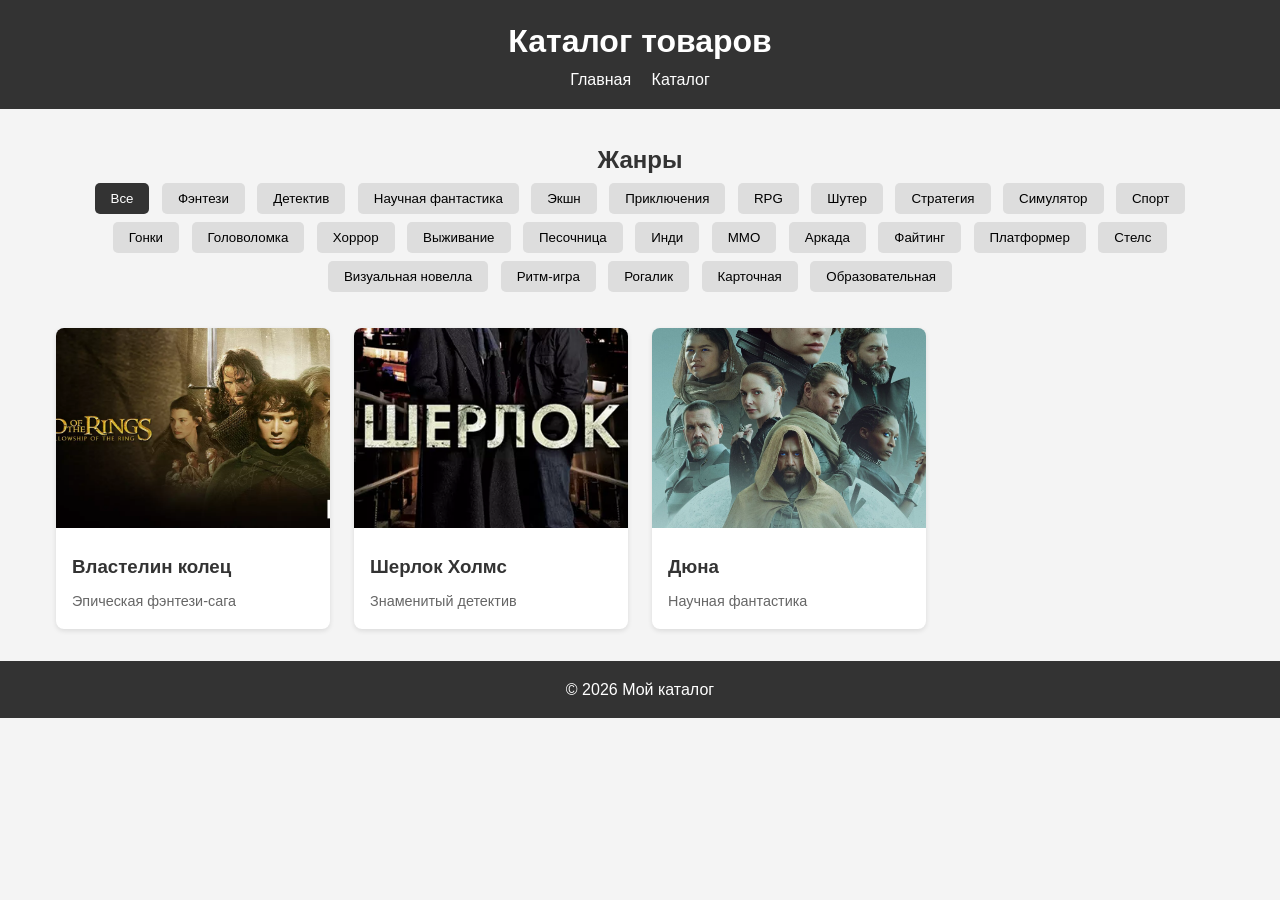
==== catalog.html @ 7af5387d "Первый коммит:Платформа для базового католога" ====
<!DOCTYPE html>
<html lang="ru">
<head>
    <meta charset="UTF-8">
    <meta name="viewport" content="width=device-width, initial-scale=1.0">
    <title>Мой каталог</title>
    <link rel="stylesheet" href="style.css">
</head>
<body>
    <header>
        <h1>Каталог товаров</h1>
        <nav>
            <a href="index.html">Главная</a>
            <a href="catalog.html">Каталог</a>
        </nav>
    </header>

    <main>
        <section class="genres">
            <h2>Жанры</h2>
            <div class="genre-buttons">
                <button data-genre="all" class="active">Все</button>
                <button data-genre="fantasy">Фэнтези</button>
                <button data-genre="detective">Детектив</button>
                <button data-genre="sci-fi">Научная фантастика</button>
                <button data-genre="action">Экшн</button>
                <button data-genre="adventure">Приключения</button>
                <button data-genre="rpg">RPG</button>
                <button data-genre="shooter">Шутер</button>
                <button data-genre="strategy">Стратегия</button>
                <button data-genre="simulator">Симулятор</button>
                <button data-genre="sport">Спорт</button>
                <button data-genre="racing">Гонки</button>
                <button data-genre="puzzle">Головоломка</button>
                <button data-genre="horror">Хоррор</button>
                <button data-genre="survival">Выживание</button>
                <button data-genre="sandbox">Песочница</button>
                <button data-genre="indie">Инди</button>
                <button data-genre="mmo">MMO</button>
                <button data-genre="arcade">Аркада</button>
                <button data-genre="fighting">Файтинг</button>
                <button data-genre="platformer">Платформер</button>
                <button data-genre="stealth">Стелс</button>
                <button data-genre="visual-novel">Визуальная новелла</button>
                <button data-genre="rhythm">Ритм-игра</button>
                <button data-genre="roguelike">Рогалик</button>
                <button data-genre="card">Карточная</button>
                <button data-genre="educational">Образовательная</button>
            </div>
        </section>

        <section class="catalog" id="catalog">
            <!-- Здесь будут карточки товаров, которые мы добавим позже -->
        </section>
    </main>

    <footer>
        <p>© 2026 Мой каталог</p>
    </footer>

    <script src="js/catalog.js"></script>
</body>
</html>
---- style.css ----
* {
    margin: 0;
    padding: 0;
    box-sizing: border-box;
}

body {
    font-family: Arial, sans-serif;
    line-height: 1.6;
    background-color: #f4f4f4;
    color: #333;
}

header {
    background: #333;
    color: #fff;
    padding: 1rem;
    text-align: center;
}

nav a {
    color: #fff;
    margin: 0 0.5rem;
    text-decoration: none;
}

nav a:hover {
    text-decoration: underline;
}

main {
    max-width: 1200px;
    margin: 2rem auto;
    padding: 0 1rem;
}

.genres {
    margin-bottom: 2rem;
    text-align: center;
}

.genre-buttons button {
    background: #ddd;
    border: none;
    padding: 0.5rem 1rem;
    margin: 0.25rem;
    cursor: pointer;
    border-radius: 5px;
    transition: background 0.3s;
}

.genre-buttons button.active {
    background: #333;
    color: #fff;
}

.catalog {
    display: grid;
    grid-template-columns: repeat(auto-fill, minmax(250px, 1fr));
    gap: 1.5rem;
}

.card {
    background: #fff;
    border-radius: 8px;
    overflow: hidden;
    box-shadow: 0 2px 5px rgba(0,0,0,0.1);
    transition: transform 0.2s;
}

.card:hover {
    transform: translateY(-5px);
}

.card img {
    width: 100%;
    height: 200px;
    object-fit: cover;
}

.card-content {
    padding: 1rem;
}

.card h3 {
    margin-bottom: 0.5rem;
}

.card p {
    font-size: 0.9rem;
    color: #666;
}

footer {
    background: #333;
    color: #fff;
    text-align: center;
    padding: 1rem;
    margin-top: 2rem;
}
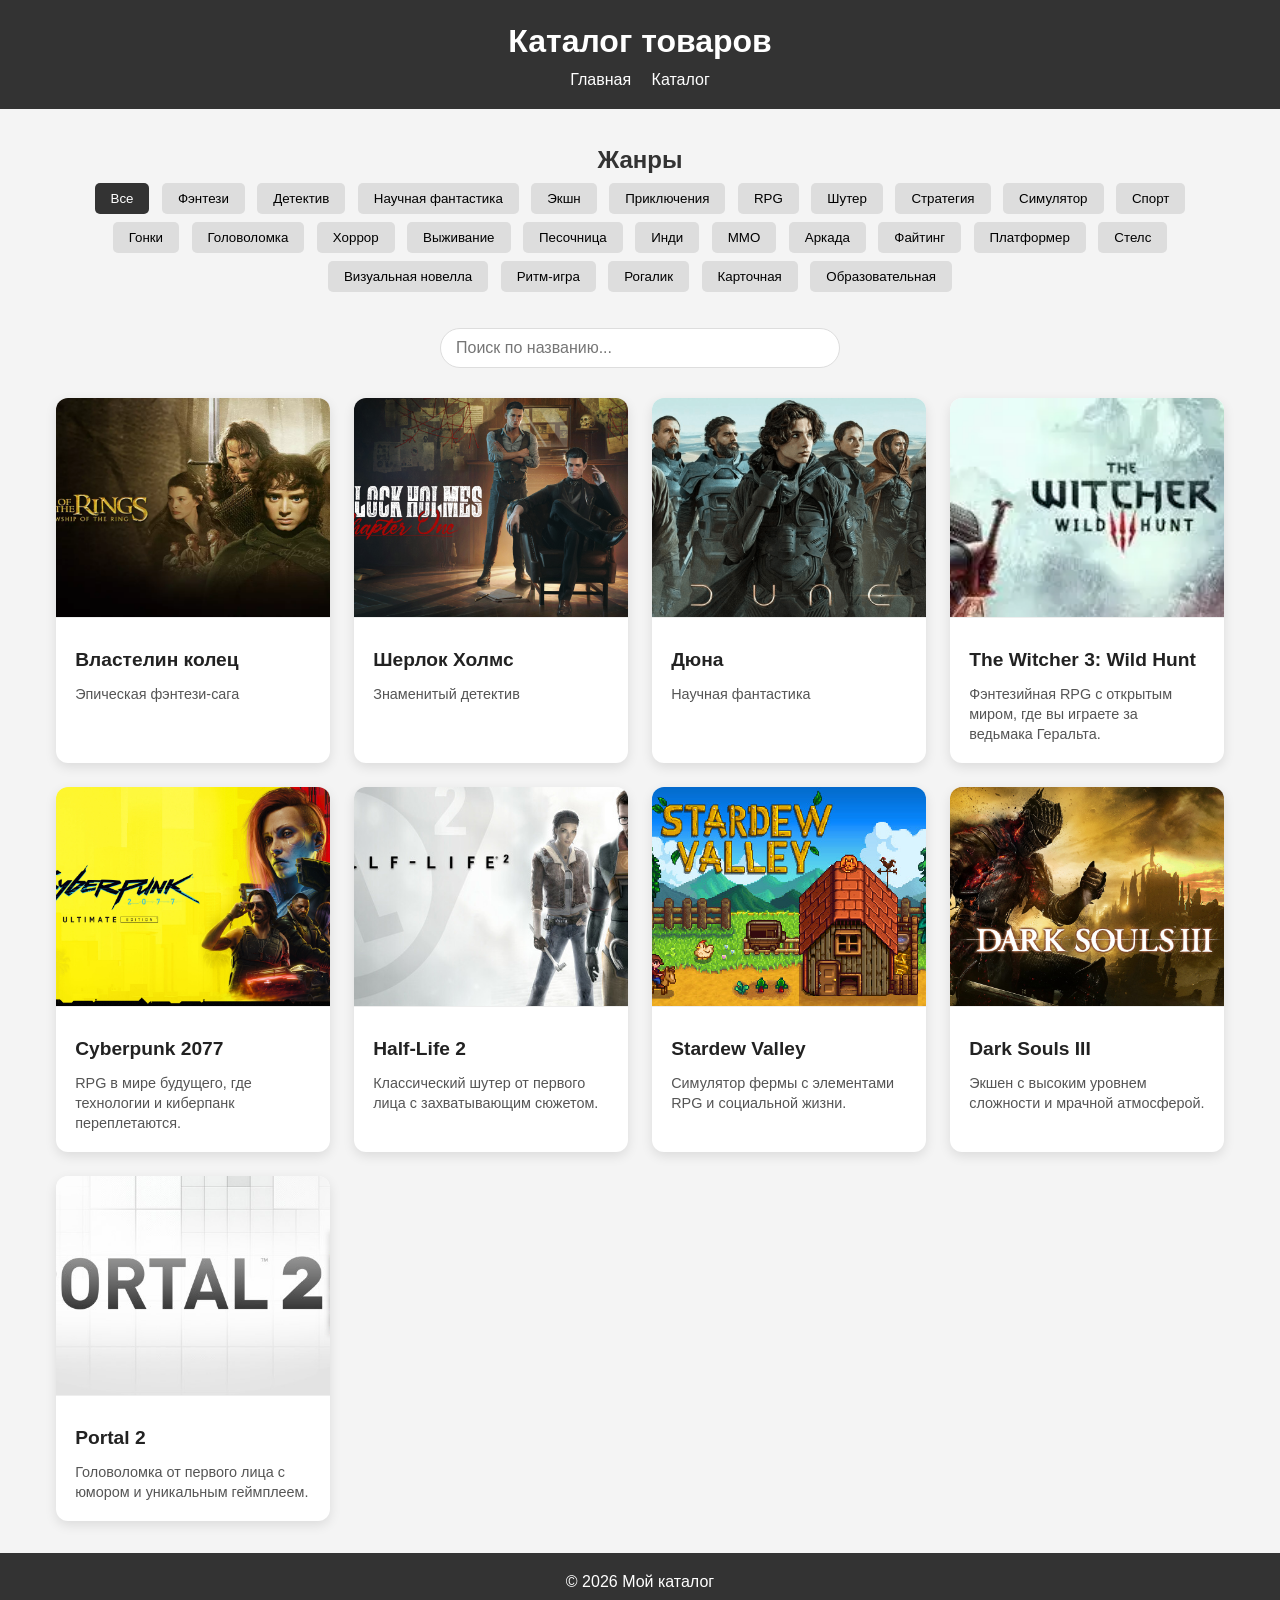
==== commit ae33fd64: "Третий коммит: Добавление функции *ПОИСК* по жанрам\всем разделам каталога" ====
--- a/catalog.html
+++ b/catalog.html
@@ -47,8 +47,13 @@
                 <button data-genre="card">Карточная</button>
                 <button data-genre="educational">Образовательная</button>
             </div>
+
         </section>
-
+            <div class="search-container">
+                <input type="text" id="searchInput" placeholder="Поиск по названию...">
+                <button id="clearSearchBtn" aria-label="Очистить поиск">✖</button>
+            </div>
+            
         <section class="catalog" id="catalog">
             <!-- Здесь будут карточки товаров, которые мы добавим позже -->
         </section>
--- a/style.css
+++ b/style.css
@@ -62,33 +62,39 @@
 
 .card {
     background: #fff;
-    border-radius: 8px;
+    border-radius: 12px;
     overflow: hidden;
-    box-shadow: 0 2px 5px rgba(0,0,0,0.1);
-    transition: transform 0.2s;
+    box-shadow: 0 4px 12px rgba(0,0,0,0.1);
+    transition: transform 0.2s, box-shadow 0.2s;
+    cursor: pointer;
 }
 
 .card:hover {
     transform: translateY(-5px);
+    box-shadow: 0 8px 20px rgba(0,0,0,0.15);
 }
 
 .card img {
     width: 100%;
-    height: 200px;
+    height: 220px;
     object-fit: cover;
+    border-bottom: 1px solid #eee;
 }
 
 .card-content {
-    padding: 1rem;
+    padding: 1.2rem;
 }
 
 .card h3 {
+    font-size: 1.2rem;
     margin-bottom: 0.5rem;
+    color: #222;
 }
 
 .card p {
     font-size: 0.9rem;
-    color: #666;
+    color: #555;
+    line-height: 1.4;
 }
 
 footer {
@@ -97,4 +103,41 @@
     text-align: center;
     padding: 1rem;
     margin-top: 2rem;
+}
+
+.search-container {
+    text-align: center;
+    margin: 20px 0 30px;
+    position: relative;
+}
+
+#searchInput {
+    width: 80%;
+    max-width: 400px;
+    padding: 10px 35px 10px 15px;
+    font-size: 1rem;
+    border: 1px solid #ddd;
+    border-radius: 30px;
+    outline: none;
+    transition: border-color 0.2s;
+}
+
+#searchInput:focus {
+    border-color: #333;
+}
+
+#clearSearchBtn {
+    position: relative;
+    left: -40px;
+    background: none;
+    border: none;
+    font-size: 1.2rem;
+    cursor: pointer;
+    color: #999;
+    display: none; /* скрыта, пока нет текста */
+    padding: 0 5px;
+}
+
+#clearSearchBtn:hover {
+    color: #333;
 }
